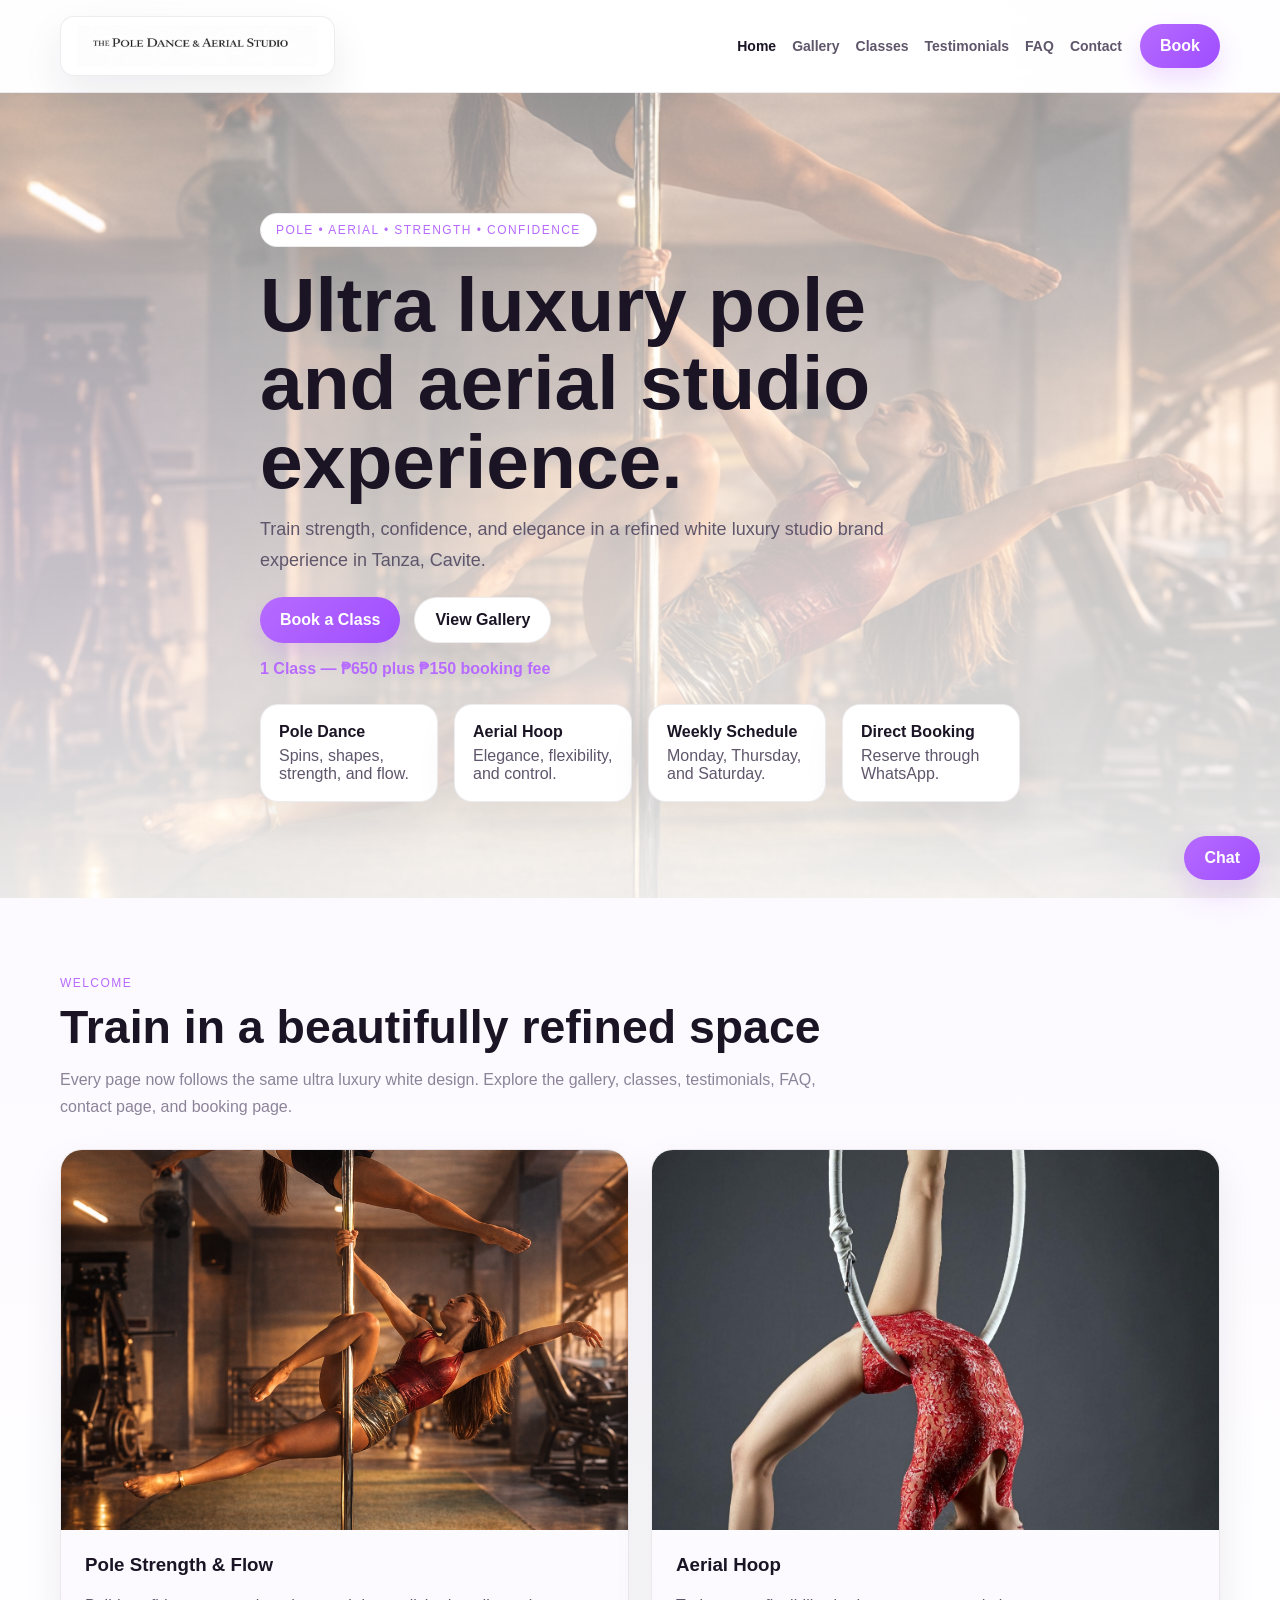
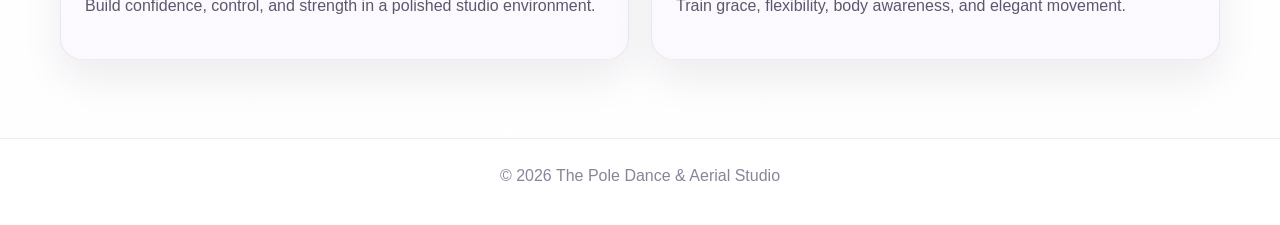
==== index.html @ 6e709028 "Update index.html" ====
<!DOCTYPE html>
<html lang="en">
<head>
  <meta charset="UTF-8" />
  <meta name="viewport" content="width=device-width, initial-scale=1.0" />
  <title>The Pole Dance & Aerial Studio</title>
  <link rel="stylesheet" href="styles.css">
</head>
<body>

<header>
  <div class="container nav">
    <div class="logo-box">
      <img src="logo.jpg" alt="The Pole Dance & Aerial Studio logo">
    </div>

    <div class="nav-right">
      <nav>
        <a href="index.html" class="active">Home</a>
        <a href="gallery.html">Gallery</a>
        <a href="classes.html">Classes</a>
        <a href="testimonials.html">Testimonials</a>
        <a href="faq.html">FAQ</a>
        <a href="contact.html">Contact</a>
      </nav>
      <a href="booking.html" class="book-btn">Book</a>
    </div>
  </div>
</header>

<section class="hero">
  <div class="container hero-inner">
    <span class="badge">Pole • Aerial • Strength • Confidence</span>
    <h1>Ultra luxury pole and aerial studio experience.</h1>
    <p>Train strength, confidence, and elegance in a refined white luxury studio brand experience in Tanza, Cavite.</p>

    <div class="hero-actions">
      <a class="btn" href="booking.html">Book a Class</a>
      <a class="btn-secondary" href="gallery.html">View Gallery</a>
    </div>

    <div class="hero-note">1 Class — ₱650 plus ₱150 booking fee</div>

    <div class="feature-grid">
      <div class="feature-pill"><strong>Pole Dance</strong>Spins, shapes, strength, and flow.</div>
      <div class="feature-pill"><strong>Aerial Hoop</strong>Elegance, flexibility, and control.</div>
      <div class="feature-pill"><strong>Weekly Schedule</strong>Monday, Thursday, and Saturday.</div>
      <div class="feature-pill"><strong>Direct Booking</strong>Reserve through WhatsApp.</div>
    </div>
  </div>
</section>

<section class="section">
  <div class="container">
    <p class="eyebrow">Welcome</p>
    <h2>Train in a beautifully refined space</h2>
    <p class="copy">Every page now follows the same ultra luxury white design. Explore the gallery, classes, testimonials, FAQ, contact page, and booking page.</p>

    <div class="grid-2">
      <div class="card">
        <img src="pole1.jpg.png" alt="Pole training">
        <div class="card-body">
          <h3>Pole Strength &amp; Flow</h3>
          <p>Build confidence, control, and strength in a polished studio environment.</p>
        </div>
      </div>

      <div class="card">
        <img src="aerial1.jpg" alt="Aerial hoop">
        <div class="card-body">
          <h3>Aerial Hoop</h3>
          <p>Train grace, flexibility, body awareness, and elegant movement.</p>
        </div>
      </div>
    </div>
  </div>
</section>

<footer>
  © 2026 The Pole Dance &amp; Aerial Studio
</footer>

<a class="whatsapp" href="https://wa.me/639063782296?text=Hi%2C%20I%E2%80%99d%20like%20to%20book%20a%20class%20at%20The%20Pole%20Dance%20%26%20Aerial%20Studio.">Chat</a>

</body>
</html>
---- styles.css ----
:root{
  --bg:#ffffff;
  --bg-soft:#faf7fd;
  --card:#ffffff;
  --card-soft:#fbf9fe;
  --text:#1a1424;
  --muted:#5f566b;
  --muted-2:#8c8399;
  --accent:#b76bff;
  --accent-2:#f2e6ff;
  --line:rgba(31,22,40,0.08);
  --shadow:0 18px 40px rgba(31,22,40,0.08);
  --shadow-strong:0 24px 50px rgba(31,22,40,0.12);
  --radius:22px;
  --max:1160px;
}

*{box-sizing:border-box}
html{scroll-behavior:smooth}
body{
  margin:0;
  font-family:Arial, Helvetica, sans-serif;
  color:var(--text);
  background:
    radial-gradient(circle at top left, rgba(183,107,255,0.08), transparent 22%),
    radial-gradient(circle at top right, rgba(242,230,255,0.9), transparent 18%),
    linear-gradient(180deg,#ffffff 0%, #fcf9ff 48%, #ffffff 100%);
}

a{color:inherit;text-decoration:none}

.container{
  width:min(var(--max), calc(100% - 32px));
  margin:0 auto;
}

header{
  position:sticky;
  top:0;
  z-index:100;
  background:rgba(255,255,255,0.88);
  border-bottom:1px solid var(--line);
  backdrop-filter:blur(14px);
}

.nav{
  display:flex;
  justify-content:space-between;
  align-items:center;
  gap:18px;
  flex-wrap:wrap;
  padding:16px 0;
}

.logo-box{
  background:#fff;
  padding:8px 16px;
  border-radius:14px;
  box-shadow:var(--shadow);
  border:1px solid var(--line);
}

.logo-box img{
  display:block;
  height:42px;
  width:auto;
}

.nav-right{
  display:flex;
  align-items:center;
  gap:18px;
  flex-wrap:wrap;
}

nav{
  display:flex;
  gap:16px;
  flex-wrap:wrap;
}

nav a{
  font-size:14px;
  font-weight:700;
  color:var(--muted);
  transition:color .2s ease;
}

nav a:hover,
nav a.active{
  color:var(--text);
}

.book-btn,
.btn,
.btn-secondary{
  display:inline-flex;
  align-items:center;
  justify-content:center;
  padding:13px 20px;
  border-radius:999px;
  font-weight:700;
  transition:transform .2s ease, box-shadow .2s ease, opacity .2s ease;
}

.book-btn,
.btn{
  background:linear-gradient(135deg,var(--accent),#9f4dff);
  color:#fff;
  box-shadow:0 12px 24px rgba(183,107,255,0.22);
}

.book-btn:hover,
.btn:hover,
.btn-secondary:hover{
  transform:translateY(-2px);
}

.btn-secondary{
  background:#fff;
  color:var(--text);
  border:1px solid var(--line);
  box-shadow:var(--shadow);
}

.hero{
  position:relative;
  overflow:hidden;
  background:
    linear-gradient(180deg, rgba(255,255,255,0.56), rgba(255,255,255,0.9)),
    url('pole1.jpg.png') center/cover no-repeat;
}

.hero::before{
  content:"";
  position:absolute;
  inset:0;
  background:radial-gradient(circle at left center, rgba(183,107,255,0.08), transparent 28%);
  pointer-events:none;
}

.hero-inner{
  position:relative;
  padding:120px 0 96px;
  max-width:760px;
}

.badge{
  display:inline-block;
  margin-bottom:18px;
  padding:9px 15px;
  border-radius:999px;
  background:#fff;
  border:1px solid var(--line);
  color:var(--accent);
  font-size:12px;
  letter-spacing:.12em;
  text-transform:uppercase;
  box-shadow:var(--shadow);
}

h1{
  margin:0 0 14px;
  font-size:clamp(2.8rem,6vw,5rem);
  line-height:1.02;
}

.hero p{
  max-width:700px;
  color:var(--muted);
  line-height:1.7;
  font-size:18px;
  margin:0 0 22px;
}

.hero-actions{
  display:flex;
  gap:14px;
  flex-wrap:wrap;
  margin-bottom:16px;
}

.hero-note{
  color:var(--accent);
  font-weight:700;
}

.section{
  padding:78px 0;
}

.banner{
  padding:82px 0 28px;
  background:linear-gradient(180deg,#ffffff,#fcf9ff);
}

.eyebrow{
  color:var(--accent);
  text-transform:uppercase;
  letter-spacing:.12em;
  font-size:12px;
  margin:0 0 10px;
}

h2{
  margin:0 0 12px;
  font-size:clamp(2rem,4vw,2.9rem);
}

h3{
  margin:0 0 10px;
}

.copy{
  color:var(--muted-2);
  line-height:1.7;
  max-width:760px;
  margin:0 0 28px;
}

.grid-2,
.grid-3,
.grid{
  display:grid;
  gap:22px;
}

.grid-2{grid-template-columns:repeat(2,minmax(0,1fr))}
.grid-3{grid-template-columns:repeat(3,minmax(0,1fr))}
.grid{grid-template-columns:1.1fr .9fr}

.card{
  background:linear-gradient(180deg,var(--card) 0%, var(--card-soft) 100%);
  border:1px solid var(--line);
  border-radius:var(--radius);
  overflow:hidden;
  box-shadow:var(--shadow);
  transition:transform .22s ease, box-shadow .22s ease;
}

.card:hover{
  transform:translateY(-4px);
  box-shadow:var(--shadow-strong);
}

.card img{
  width:100%;
  height:380px;
  object-fit:cover;
  display:block;
}

.card-body,
.text-card{
  padding:24px;
}

.card-body p,
.text-card p,
.text-card li,
.text-card label,
.copy-small{
  color:var(--muted);
  line-height:1.7;
}

.feature-grid{
  display:grid;
  grid-template-columns:repeat(4,minmax(0,1fr));
  gap:16px;
  margin-top:26px;
}

.feature-pill{
  background:#fff;
  border:1px solid var(--line);
  border-radius:18px;
  padding:18px;
  color:var(--muted);
  box-shadow:var(--shadow);
}

.feature-pill strong{
  display:block;
  margin-bottom:6px;
  color:var(--text);
}

.quote{
  font-size:17px;
  line-height:1.8;
  color:var(--text);
}

.name{
  margin-top:16px;
  color:var(--accent);
  font-weight:700;
}

details{
  background:#fff;
  border:1px solid var(--line);
  border-radius:18px;
  box-shadow:var(--shadow);
  overflow:hidden;
  margin-bottom:16px;
}

summary{
  list-style:none;
  cursor:pointer;
  padding:22px 24px;
  font-weight:700;
  position:relative;
}

summary::-webkit-details-marker{display:none}

summary::after{
  content:"+";
  position:absolute;
  right:24px;
  top:50%;
  transform:translateY(-50%);
  font-size:22px;
  color:var(--accent);
}

details[open] summary::after{
  content:"–";
}

.faq-answer{
  padding:0 24px 22px;
  color:var(--muted);
  line-height:1.7;
}

.form-group{
  margin-bottom:16px;
}

input,select,textarea{
  width:100%;
  margin-top:6px;
  padding:13px 14px;
  border-radius:12px;
  border:1px solid var(--line);
  background:#fff;
  color:var(--text);
  font:inherit;
  box-shadow:0 4px 10px rgba(0,0,0,0.02) inset;
}

textarea{
  min-height:120px;
  resize:vertical;
}

.submit-btn{
  display:inline-flex;
  align-items:center;
  justify-content:center;
  width:100%;
  padding:14px 22px;
  border:none;
  border-radius:999px;
  background:linear-gradient(135deg,var(--accent),#9f4dff);
  color:#fff;
  font-weight:700;
  cursor:pointer;
  box-shadow:0 12px 24px rgba(183,107,255,0.2);
}

.info-box{
  background:var(--bg-soft);
  border:1px solid var(--line);
  border-radius:16px;
  padding:18px;
  margin-top:16px;
}

.social-stack{
  display:flex;
  flex-direction:column;
  gap:12px;
  margin-top:14px;
}

.social-btn{
  display:flex;
  align-items:center;
  gap:10px;
  padding:13px 14px;
  border-radius:14px;
  color:#fff;
  font-weight:700;
}

.social-facebook{
  background:#1877F2;
  box-shadow:0 10px 22px rgba(24,119,242,0.14);
}

.social-instagram{
  background:linear-gradient(45deg,#f09433,#e6683c,#dc2743,#cc2366,#bc1888);
  box-shadow:0 10px 22px rgba(220,39,67,0.14);
}

.map-wrap{
  margin-top:18px;
  border-radius:18px;
  overflow:hidden;
  border:1px solid var(--line);
  box-shadow:var(--shadow);
}

.map-wrap iframe{
  width:100%;
  height:320px;
  border:0;
  display:block;
}

.price-card{
  text-align:center;
  background:linear-gradient(135deg,#ffffff,#faf7fd);
}

.price{
  font-size:28px;
  font-weight:700;
  color:var(--accent);
  margin:10px 0 14px;
}

footer{
  border-top:1px solid var(--line);
  color:var(--muted-2);
  text-align:center;
  padding:28px 20px 40px;
  background:#fff;
}

.whatsapp{
  position:fixed;
  right:20px;
  bottom:20px;
  z-index:60;
  padding:13px 20px;
  border-radius:999px;
  background:linear-gradient(135deg,var(--accent),#9f4dff);
  color:#fff;
  font-weight:700;
  box-shadow:0 14px 28px rgba(183,107,255,0.22);
}

@media (max-width:900px){
  .grid-2,.grid-3,.grid,.feature-grid{
    grid-template-columns:1fr;
  }
}
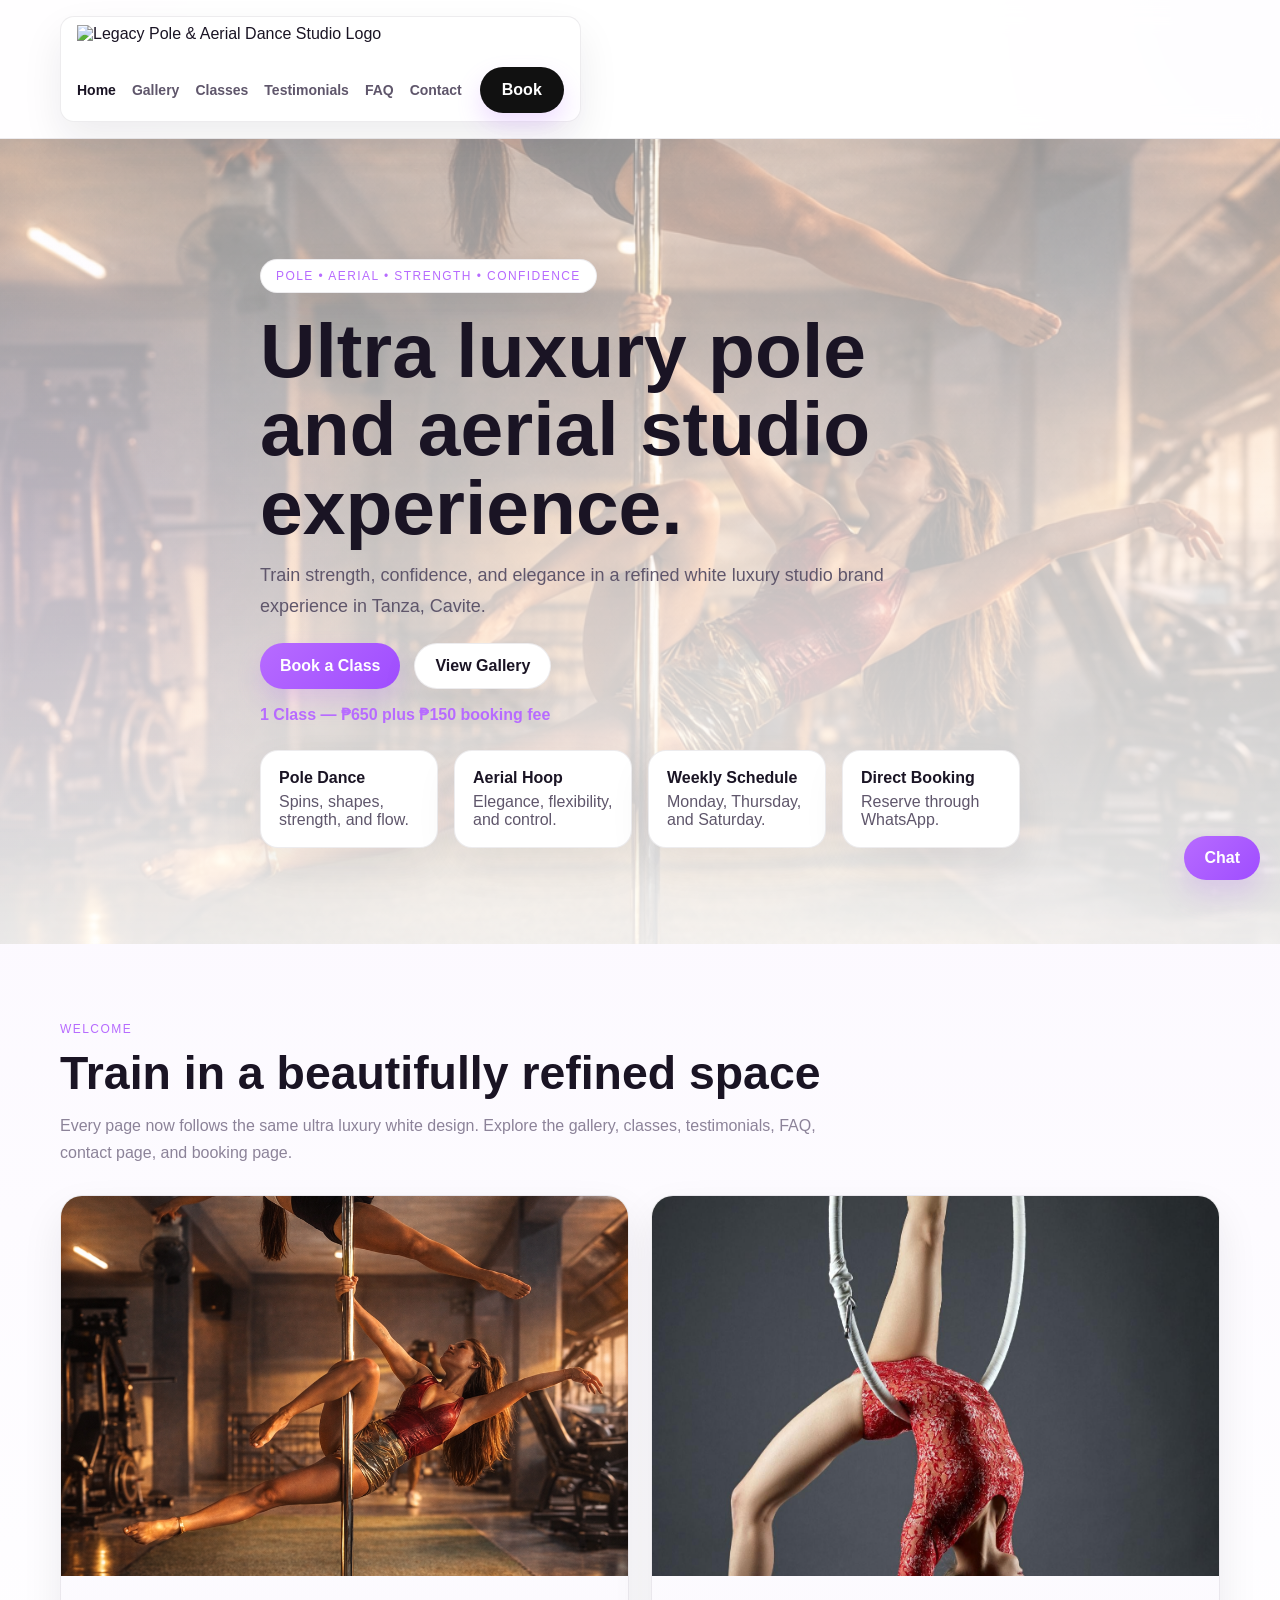
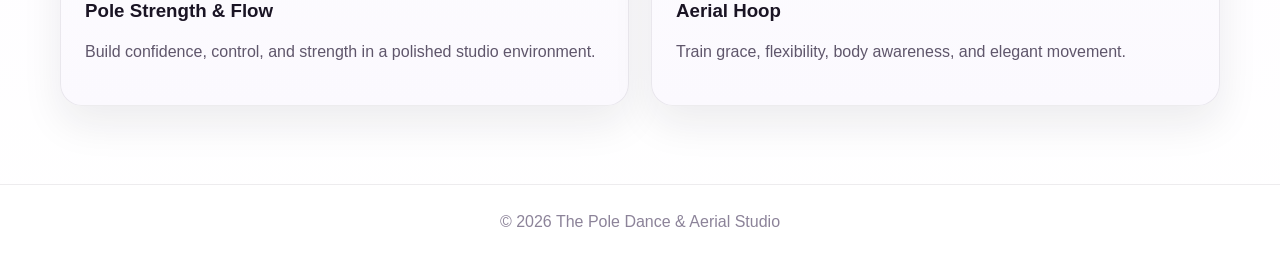
==== commit 2a1e3889: "Update index.html" ====
--- a/index.html
+++ b/index.html
@@ -11,8 +11,9 @@
 <header>
   <div class="container nav">
     <div class="logo-box">
-      <img src="logo.jpg" alt="The Pole Dance & Aerial Studio logo">
-    </div>
+      <a href="/" class="logo">
+  <img src="logo.png" alt="Legacy Pole & Aerial Dance Studio Logo" class="logo-img">
+</a>
 
     <div class="nav-right">
       <nav>
--- a/styles.css
+++ b/styles.css
@@ -461,3 +461,63 @@
     grid-template-columns:1fr;
   }
 }
+.booking-section {
+  max-width: 760px;
+  margin: 60px auto;
+  padding: 30px;
+  text-align: center;
+}
+
+.booking-form {
+  display: flex;
+  flex-direction: column;
+  gap: 15px;
+  text-align: left;
+  background: #fff;
+  padding: 30px;
+  border-radius: 18px;
+  box-shadow: 0 10px 30px rgba(0,0,0,0.08);
+}
+
+.booking-form input,
+.booking-form select {
+  padding: 14px;
+  border: 1px solid #ddd;
+  border-radius: 10px;
+  font-size: 16px;
+}
+
+.payment-box {
+  background: #faf7f0;
+  padding: 20px;
+  border-radius: 14px;
+  border: 1px solid #e6d8b8;
+}
+
+.note {
+  font-size: 14px;
+  color: #777;
+}
+
+.book-btn {
+  background: #111;
+  color: white;
+  padding: 14px 22px;
+  border: none;
+  border-radius: 999px;
+  text-align: center;
+  text-decoration: none;
+  font-size: 16px;
+  cursor: pointer;
+}
+
+.confirmation {
+  margin-top: 25px;
+  padding: 25px;
+  background: #f6f1e7;
+  border-radius: 15px;
+}
+
+.hidden {
+  display: none;
+}
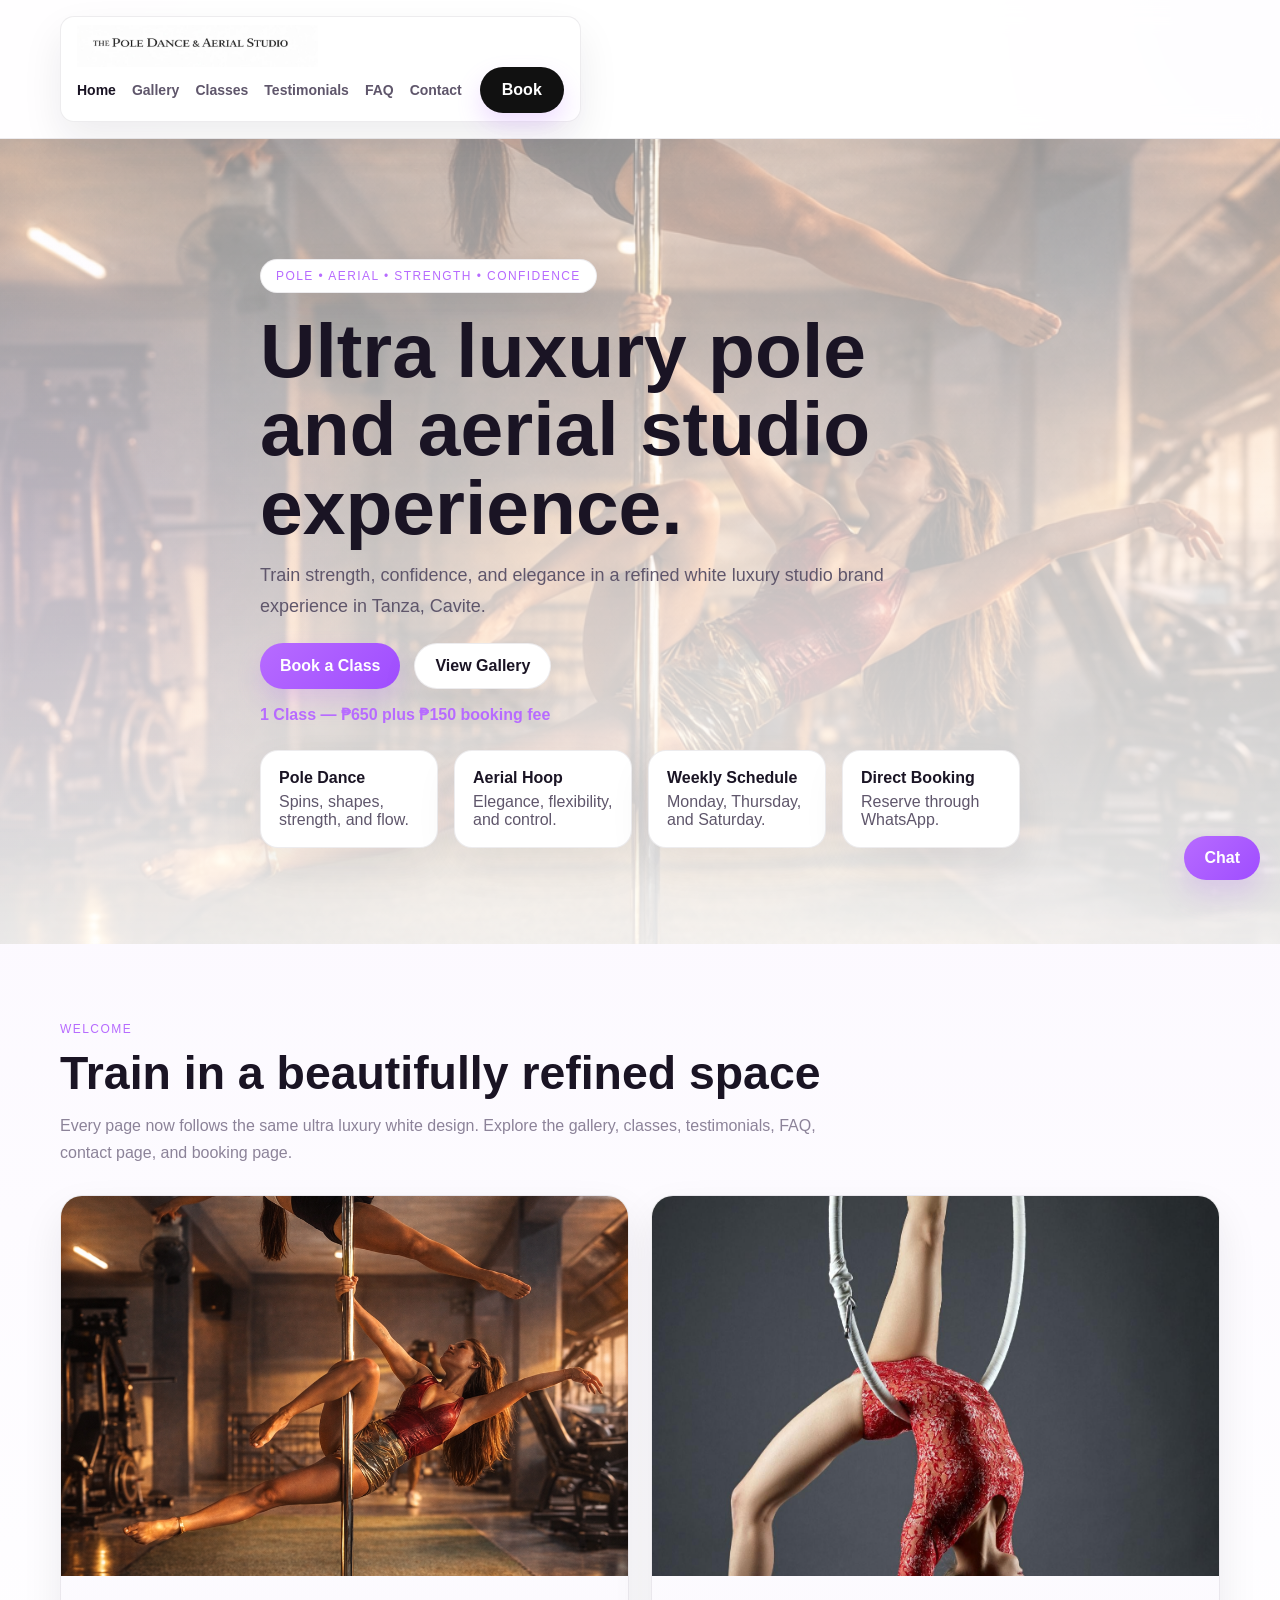
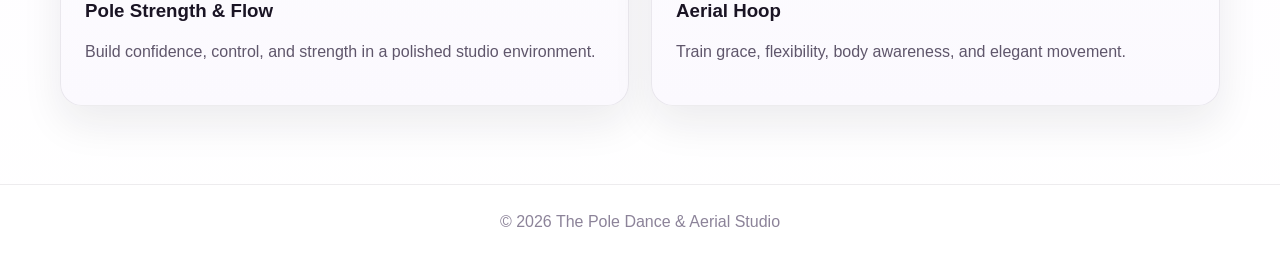
==== commit 0d6a805a: "Update index.html" ====
--- a/index.html
+++ b/index.html
@@ -3,7 +3,7 @@
 <head>
   <meta charset="UTF-8" />
   <meta name="viewport" content="width=device-width, initial-scale=1.0" />
-  <title>The Pole Dance & Aerial Studio</title>
+  <title>Legacy Pole & Aerial Dance Studio</title>
   <link rel="stylesheet" href="styles.css">
 </head>
 <body>
@@ -12,7 +12,7 @@
   <div class="container nav">
     <div class="logo-box">
       <a href="/" class="logo">
-  <img src="logo.png" alt="Legacy Pole & Aerial Dance Studio Logo" class="logo-img">
+  <img src="logo.jpg" alt="Legacy Pole & Aerial Dance Studio Logo" class="logo-img">
 </a>
 
     <div class="nav-right">
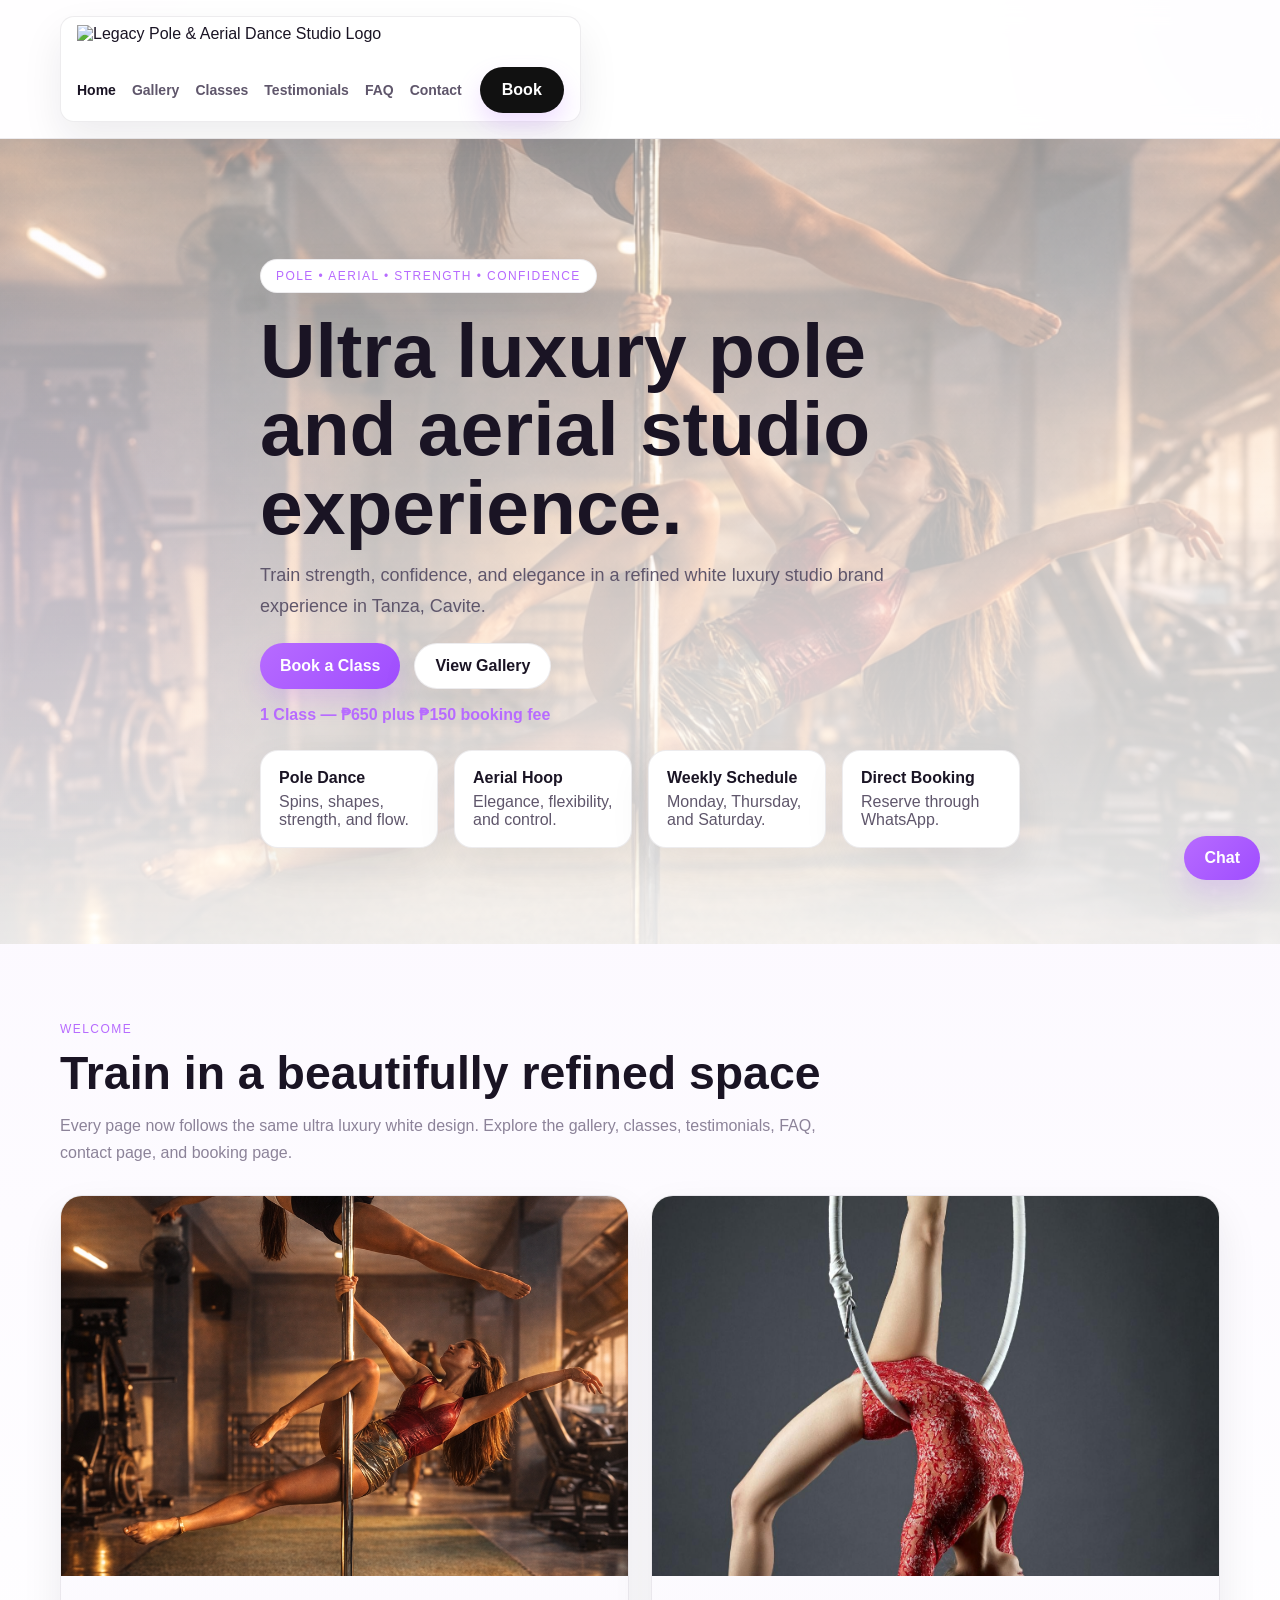
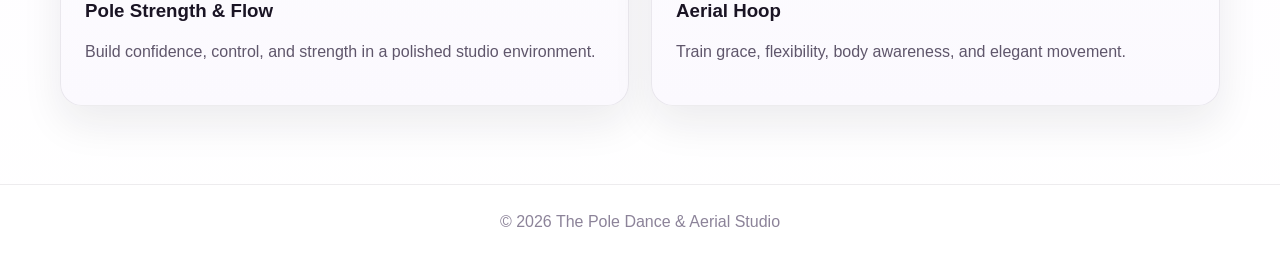
==== commit 893e9923: "Update index.html" ====
--- a/index.html
+++ b/index.html
@@ -1,6 +1,7 @@
 <!DOCTYPE html>
 <html lang="en">
 <head>
+  <link rel="icon" type="image/png" href="favicon.png">
   <meta charset="UTF-8" />
   <meta name="viewport" content="width=device-width, initial-scale=1.0" />
   <title>Legacy Pole & Aerial Dance Studio</title>
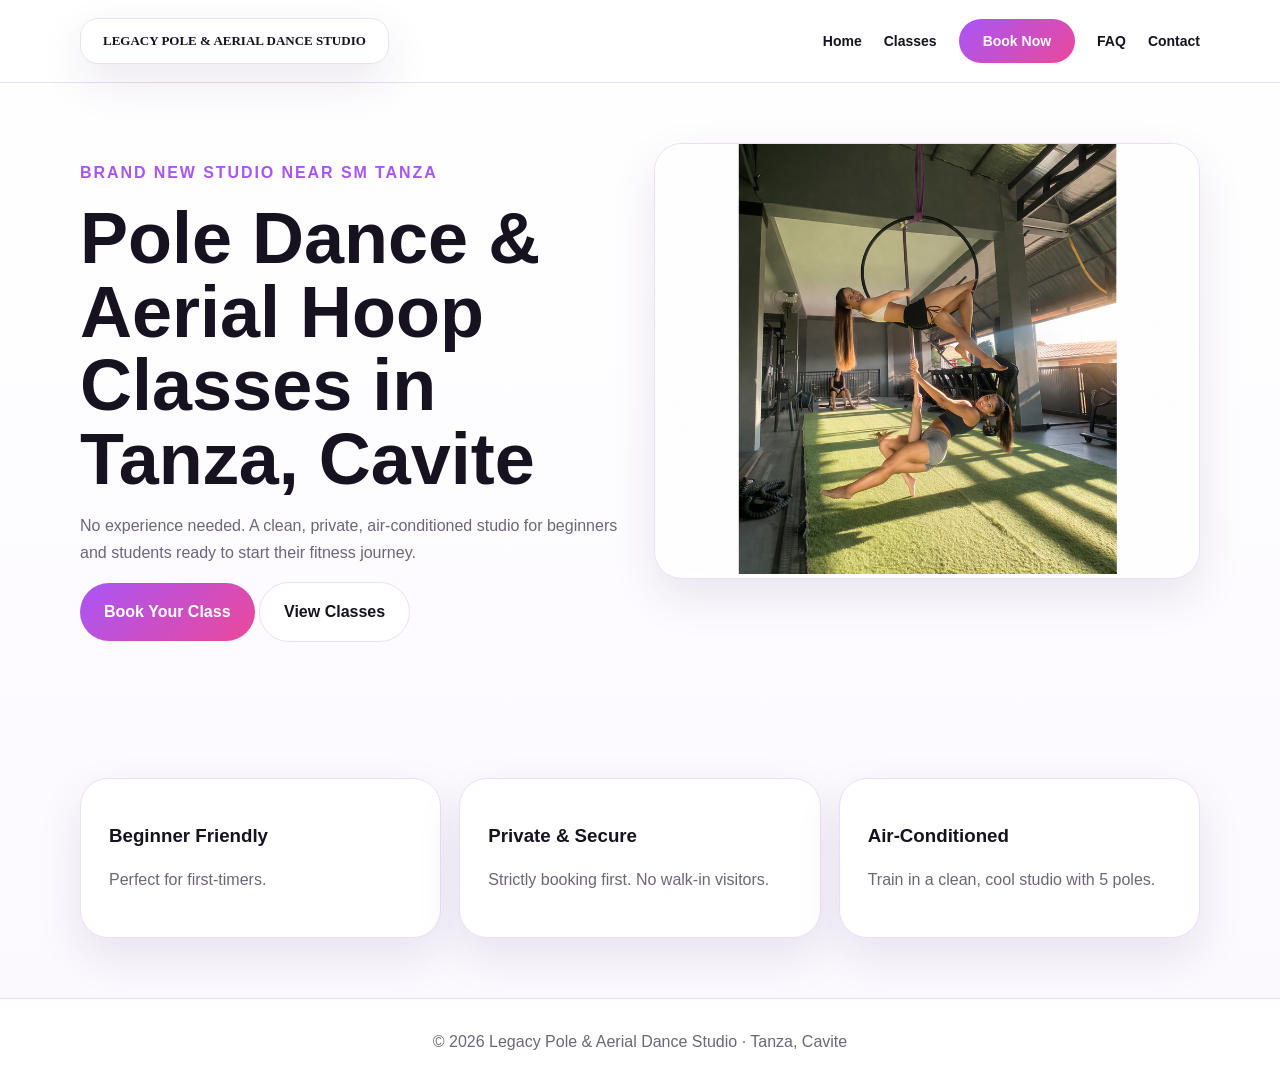
==== commit 65532123: "Add files via upload" ====
--- a/index.html
+++ b/index.html
@@ -1,88 +1 @@
-<!DOCTYPE html>
-<html lang="en">
-<head>
-  <link rel="icon" type="image/png" href="favicon.png">
-  <meta charset="UTF-8" />
-  <meta name="viewport" content="width=device-width, initial-scale=1.0" />
-  <title>Legacy Pole & Aerial Dance Studio</title>
-  <link rel="stylesheet" href="styles.css">
-</head>
-<body>
-
-<header>
-  <div class="container nav">
-    <div class="logo-box">
-      <a href="/" class="logo">
-  <img src="logo.jpg" alt="Legacy Pole & Aerial Dance Studio Logo" class="logo-img">
-</a>
-
-    <div class="nav-right">
-      <nav>
-        <a href="index.html" class="active">Home</a>
-        <a href="gallery.html">Gallery</a>
-        <a href="classes.html">Classes</a>
-        <a href="testimonials.html">Testimonials</a>
-        <a href="faq.html">FAQ</a>
-        <a href="contact.html">Contact</a>
-      </nav>
-      <a href="booking.html" class="book-btn">Book</a>
-    </div>
-  </div>
-</header>
-
-<section class="hero">
-  <div class="container hero-inner">
-    <span class="badge">Pole • Aerial • Strength • Confidence</span>
-    <h1>Ultra luxury pole and aerial studio experience.</h1>
-    <p>Train strength, confidence, and elegance in a refined white luxury studio brand experience in Tanza, Cavite.</p>
-
-    <div class="hero-actions">
-      <a class="btn" href="booking.html">Book a Class</a>
-      <a class="btn-secondary" href="gallery.html">View Gallery</a>
-    </div>
-
-    <div class="hero-note">1 Class — ₱650 plus ₱150 booking fee</div>
-
-    <div class="feature-grid">
-      <div class="feature-pill"><strong>Pole Dance</strong>Spins, shapes, strength, and flow.</div>
-      <div class="feature-pill"><strong>Aerial Hoop</strong>Elegance, flexibility, and control.</div>
-      <div class="feature-pill"><strong>Weekly Schedule</strong>Monday, Thursday, and Saturday.</div>
-      <div class="feature-pill"><strong>Direct Booking</strong>Reserve through WhatsApp.</div>
-    </div>
-  </div>
-</section>
-
-<section class="section">
-  <div class="container">
-    <p class="eyebrow">Welcome</p>
-    <h2>Train in a beautifully refined space</h2>
-    <p class="copy">Every page now follows the same ultra luxury white design. Explore the gallery, classes, testimonials, FAQ, contact page, and booking page.</p>
-
-    <div class="grid-2">
-      <div class="card">
-        <img src="pole1.jpg.png" alt="Pole training">
-        <div class="card-body">
-          <h3>Pole Strength &amp; Flow</h3>
-          <p>Build confidence, control, and strength in a polished studio environment.</p>
-        </div>
-      </div>
-
-      <div class="card">
-        <img src="aerial1.jpg" alt="Aerial hoop">
-        <div class="card-body">
-          <h3>Aerial Hoop</h3>
-          <p>Train grace, flexibility, body awareness, and elegant movement.</p>
-        </div>
-      </div>
-    </div>
-  </div>
-</section>
-
-<footer>
-  © 2026 The Pole Dance &amp; Aerial Studio
-</footer>
-
-<a class="whatsapp" href="https://wa.me/639063782296?text=Hi%2C%20I%E2%80%99d%20like%20to%20book%20a%20class%20at%20The%20Pole%20Dance%20%26%20Aerial%20Studio.">Chat</a>
-
-</body>
-</html>
+<!doctype html><html lang="en"><head><meta charset="UTF-8"><meta name="viewport" content="width=device-width,initial-scale=1.0"><title>Legacy Pole & Aerial Dance Studio | Pole Dance Classes in Tanza Cavite</title><meta name="description" content="Beginner-friendly pole dance and aerial hoop classes in Tanza, Cavite. Private, secure, air-conditioned studio with online booking."><meta name="robots" content="index, follow"><link rel="canonical" href="https://arnseyy78-stack.github.io/pole-studio-site/"><meta property="og:title" content="Legacy Pole & Aerial Dance Studio | Pole Dance Classes in Tanza Cavite"><meta property="og:description" content="Beginner-friendly pole dance and aerial hoop classes in Tanza, Cavite. Private, secure, air-conditioned studio with online booking."><meta property="og:type" content="website"><meta property="og:image" content="https://arnseyy78-stack.github.io/pole-studio-site/studio1.jpg.png"><link rel="stylesheet" href="styles.css"></head><body><header class="site-header"><div class="container nav"><a class="logo-card" href="index.html">LEGACY POLE & AERIAL DANCE STUDIO</a><nav class="nav-links"><a href="index.html">Home</a><a href="classes.html">Classes</a><a href="booking.html" class="book-pill">Book Now</a><a href="faq.html">FAQ</a><a href="contact.html">Contact</a></nav></div></header><main><section class="hero"><div class="container hero-grid"><div><p class="eyebrow">Brand new studio near SM Tanza</p><h1>Pole Dance & Aerial Hoop Classes in Tanza, Cavite</h1><p>No experience needed. A clean, private, air-conditioned studio for beginners and students ready to start their fitness journey.</p><p><a class="btn btn-primary" href="booking.html">Book Your Class</a> <a class="btn btn-light" href="classes.html">View Classes</a></p></div><div class="hero-card"><img src="studio1.jpg.png" alt="Legacy Pole and Aerial Dance Studio in Tanza Cavite"></div></div></section><section class="section"><div class="container grid-3"><div class="card"><h3>Beginner Friendly</h3><p>Perfect for first-timers.</p></div><div class="card"><h3>Private & Secure</h3><p>Strictly booking first. No walk-in visitors.</p></div><div class="card"><h3>Air-Conditioned</h3><p>Train in a clean, cool studio with 5 poles.</p></div></div></section></main><footer class="footer"><div class="container">© 2026 Legacy Pole & Aerial Dance Studio · Tanza, Cavite</div></footer></body></html>
--- a/styles.css
+++ b/styles.css
@@ -1,523 +1,17 @@
-:root{
-  --bg:#ffffff;
-  --bg-soft:#faf7fd;
-  --card:#ffffff;
-  --card-soft:#fbf9fe;
-  --text:#1a1424;
-  --muted:#5f566b;
-  --muted-2:#8c8399;
-  --accent:#b76bff;
-  --accent-2:#f2e6ff;
-  --line:rgba(31,22,40,0.08);
-  --shadow:0 18px 40px rgba(31,22,40,0.08);
-  --shadow-strong:0 24px 50px rgba(31,22,40,0.12);
-  --radius:22px;
-  --max:1160px;
-}
 
-*{box-sizing:border-box}
-html{scroll-behavior:smooth}
-body{
-  margin:0;
-  font-family:Arial, Helvetica, sans-serif;
-  color:var(--text);
-  background:
-    radial-gradient(circle at top left, rgba(183,107,255,0.08), transparent 22%),
-    radial-gradient(circle at top right, rgba(242,230,255,0.9), transparent 18%),
-    linear-gradient(180deg,#ffffff 0%, #fcf9ff 48%, #ffffff 100%);
-}
-
-a{color:inherit;text-decoration:none}
-
-.container{
-  width:min(var(--max), calc(100% - 32px));
-  margin:0 auto;
-}
-
-header{
-  position:sticky;
-  top:0;
-  z-index:100;
-  background:rgba(255,255,255,0.88);
-  border-bottom:1px solid var(--line);
-  backdrop-filter:blur(14px);
-}
-
-.nav{
-  display:flex;
-  justify-content:space-between;
-  align-items:center;
-  gap:18px;
-  flex-wrap:wrap;
-  padding:16px 0;
-}
-
-.logo-box{
-  background:#fff;
-  padding:8px 16px;
-  border-radius:14px;
-  box-shadow:var(--shadow);
-  border:1px solid var(--line);
-}
-
-.logo-box img{
-  display:block;
-  height:42px;
-  width:auto;
-}
-
-.nav-right{
-  display:flex;
-  align-items:center;
-  gap:18px;
-  flex-wrap:wrap;
-}
-
-nav{
-  display:flex;
-  gap:16px;
-  flex-wrap:wrap;
-}
-
-nav a{
-  font-size:14px;
-  font-weight:700;
-  color:var(--muted);
-  transition:color .2s ease;
-}
-
-nav a:hover,
-nav a.active{
-  color:var(--text);
-}
-
-.book-btn,
-.btn,
-.btn-secondary{
-  display:inline-flex;
-  align-items:center;
-  justify-content:center;
-  padding:13px 20px;
-  border-radius:999px;
-  font-weight:700;
-  transition:transform .2s ease, box-shadow .2s ease, opacity .2s ease;
-}
-
-.book-btn,
-.btn{
-  background:linear-gradient(135deg,var(--accent),#9f4dff);
-  color:#fff;
-  box-shadow:0 12px 24px rgba(183,107,255,0.22);
-}
-
-.book-btn:hover,
-.btn:hover,
-.btn-secondary:hover{
-  transform:translateY(-2px);
-}
-
-.btn-secondary{
-  background:#fff;
-  color:var(--text);
-  border:1px solid var(--line);
-  box-shadow:var(--shadow);
-}
-
-.hero{
-  position:relative;
-  overflow:hidden;
-  background:
-    linear-gradient(180deg, rgba(255,255,255,0.56), rgba(255,255,255,0.9)),
-    url('pole1.jpg.png') center/cover no-repeat;
-}
-
-.hero::before{
-  content:"";
-  position:absolute;
-  inset:0;
-  background:radial-gradient(circle at left center, rgba(183,107,255,0.08), transparent 28%);
-  pointer-events:none;
-}
-
-.hero-inner{
-  position:relative;
-  padding:120px 0 96px;
-  max-width:760px;
-}
-
-.badge{
-  display:inline-block;
-  margin-bottom:18px;
-  padding:9px 15px;
-  border-radius:999px;
-  background:#fff;
-  border:1px solid var(--line);
-  color:var(--accent);
-  font-size:12px;
-  letter-spacing:.12em;
-  text-transform:uppercase;
-  box-shadow:var(--shadow);
-}
-
-h1{
-  margin:0 0 14px;
-  font-size:clamp(2.8rem,6vw,5rem);
-  line-height:1.02;
-}
-
-.hero p{
-  max-width:700px;
-  color:var(--muted);
-  line-height:1.7;
-  font-size:18px;
-  margin:0 0 22px;
-}
-
-.hero-actions{
-  display:flex;
-  gap:14px;
-  flex-wrap:wrap;
-  margin-bottom:16px;
-}
-
-.hero-note{
-  color:var(--accent);
-  font-weight:700;
-}
-
-.section{
-  padding:78px 0;
-}
-
-.banner{
-  padding:82px 0 28px;
-  background:linear-gradient(180deg,#ffffff,#fcf9ff);
-}
-
-.eyebrow{
-  color:var(--accent);
-  text-transform:uppercase;
-  letter-spacing:.12em;
-  font-size:12px;
-  margin:0 0 10px;
-}
-
-h2{
-  margin:0 0 12px;
-  font-size:clamp(2rem,4vw,2.9rem);
-}
-
-h3{
-  margin:0 0 10px;
-}
-
-.copy{
-  color:var(--muted-2);
-  line-height:1.7;
-  max-width:760px;
-  margin:0 0 28px;
-}
-
-.grid-2,
-.grid-3,
-.grid{
-  display:grid;
-  gap:22px;
-}
-
-.grid-2{grid-template-columns:repeat(2,minmax(0,1fr))}
-.grid-3{grid-template-columns:repeat(3,minmax(0,1fr))}
-.grid{grid-template-columns:1.1fr .9fr}
-
-.card{
-  background:linear-gradient(180deg,var(--card) 0%, var(--card-soft) 100%);
-  border:1px solid var(--line);
-  border-radius:var(--radius);
-  overflow:hidden;
-  box-shadow:var(--shadow);
-  transition:transform .22s ease, box-shadow .22s ease;
-}
-
-.card:hover{
-  transform:translateY(-4px);
-  box-shadow:var(--shadow-strong);
-}
-
-.card img{
-  width:100%;
-  height:380px;
-  object-fit:cover;
-  display:block;
-}
-
-.card-body,
-.text-card{
-  padding:24px;
-}
-
-.card-body p,
-.text-card p,
-.text-card li,
-.text-card label,
-.copy-small{
-  color:var(--muted);
-  line-height:1.7;
-}
-
-.feature-grid{
-  display:grid;
-  grid-template-columns:repeat(4,minmax(0,1fr));
-  gap:16px;
-  margin-top:26px;
-}
-
-.feature-pill{
-  background:#fff;
-  border:1px solid var(--line);
-  border-radius:18px;
-  padding:18px;
-  color:var(--muted);
-  box-shadow:var(--shadow);
-}
-
-.feature-pill strong{
-  display:block;
-  margin-bottom:6px;
-  color:var(--text);
-}
-
-.quote{
-  font-size:17px;
-  line-height:1.8;
-  color:var(--text);
-}
-
-.name{
-  margin-top:16px;
-  color:var(--accent);
-  font-weight:700;
-}
-
-details{
-  background:#fff;
-  border:1px solid var(--line);
-  border-radius:18px;
-  box-shadow:var(--shadow);
-  overflow:hidden;
-  margin-bottom:16px;
-}
-
-summary{
-  list-style:none;
-  cursor:pointer;
-  padding:22px 24px;
-  font-weight:700;
-  position:relative;
-}
-
-summary::-webkit-details-marker{display:none}
-
-summary::after{
-  content:"+";
-  position:absolute;
-  right:24px;
-  top:50%;
-  transform:translateY(-50%);
-  font-size:22px;
-  color:var(--accent);
-}
-
-details[open] summary::after{
-  content:"–";
-}
-
-.faq-answer{
-  padding:0 24px 22px;
-  color:var(--muted);
-  line-height:1.7;
-}
-
-.form-group{
-  margin-bottom:16px;
-}
-
-input,select,textarea{
-  width:100%;
-  margin-top:6px;
-  padding:13px 14px;
-  border-radius:12px;
-  border:1px solid var(--line);
-  background:#fff;
-  color:var(--text);
-  font:inherit;
-  box-shadow:0 4px 10px rgba(0,0,0,0.02) inset;
-}
-
-textarea{
-  min-height:120px;
-  resize:vertical;
-}
-
-.submit-btn{
-  display:inline-flex;
-  align-items:center;
-  justify-content:center;
-  width:100%;
-  padding:14px 22px;
-  border:none;
-  border-radius:999px;
-  background:linear-gradient(135deg,var(--accent),#9f4dff);
-  color:#fff;
-  font-weight:700;
-  cursor:pointer;
-  box-shadow:0 12px 24px rgba(183,107,255,0.2);
-}
-
-.info-box{
-  background:var(--bg-soft);
-  border:1px solid var(--line);
-  border-radius:16px;
-  padding:18px;
-  margin-top:16px;
-}
-
-.social-stack{
-  display:flex;
-  flex-direction:column;
-  gap:12px;
-  margin-top:14px;
-}
-
-.social-btn{
-  display:flex;
-  align-items:center;
-  gap:10px;
-  padding:13px 14px;
-  border-radius:14px;
-  color:#fff;
-  font-weight:700;
-}
-
-.social-facebook{
-  background:#1877F2;
-  box-shadow:0 10px 22px rgba(24,119,242,0.14);
-}
-
-.social-instagram{
-  background:linear-gradient(45deg,#f09433,#e6683c,#dc2743,#cc2366,#bc1888);
-  box-shadow:0 10px 22px rgba(220,39,67,0.14);
-}
-
-.map-wrap{
-  margin-top:18px;
-  border-radius:18px;
-  overflow:hidden;
-  border:1px solid var(--line);
-  box-shadow:var(--shadow);
-}
-
-.map-wrap iframe{
-  width:100%;
-  height:320px;
-  border:0;
-  display:block;
-}
-
-.price-card{
-  text-align:center;
-  background:linear-gradient(135deg,#ffffff,#faf7fd);
-}
-
-.price{
-  font-size:28px;
-  font-weight:700;
-  color:var(--accent);
-  margin:10px 0 14px;
-}
-
-footer{
-  border-top:1px solid var(--line);
-  color:var(--muted-2);
-  text-align:center;
-  padding:28px 20px 40px;
-  background:#fff;
-}
-
-.whatsapp{
-  position:fixed;
-  right:20px;
-  bottom:20px;
-  z-index:60;
-  padding:13px 20px;
-  border-radius:999px;
-  background:linear-gradient(135deg,var(--accent),#9f4dff);
-  color:#fff;
-  font-weight:700;
-  box-shadow:0 14px 28px rgba(183,107,255,0.22);
-}
-
-@media (max-width:900px){
-  .grid-2,.grid-3,.grid,.feature-grid{
-    grid-template-columns:1fr;
-  }
-}
-.booking-section {
-  max-width: 760px;
-  margin: 60px auto;
-  padding: 30px;
-  text-align: center;
-}
-
-.booking-form {
-  display: flex;
-  flex-direction: column;
-  gap: 15px;
-  text-align: left;
-  background: #fff;
-  padding: 30px;
-  border-radius: 18px;
-  box-shadow: 0 10px 30px rgba(0,0,0,0.08);
-}
-
-.booking-form input,
-.booking-form select {
-  padding: 14px;
-  border: 1px solid #ddd;
-  border-radius: 10px;
-  font-size: 16px;
-}
-
-.payment-box {
-  background: #faf7f0;
-  padding: 20px;
-  border-radius: 14px;
-  border: 1px solid #e6d8b8;
-}
-
-.note {
-  font-size: 14px;
-  color: #777;
-}
-
-.book-btn {
-  background: #111;
-  color: white;
-  padding: 14px 22px;
-  border: none;
-  border-radius: 999px;
-  text-align: center;
-  text-decoration: none;
-  font-size: 16px;
-  cursor: pointer;
-}
-
-.confirmation {
-  margin-top: 25px;
-  padding: 25px;
-  background: #f6f1e7;
-  border-radius: 15px;
-}
-
-.hidden {
-  display: none;
-}
+:root{--bg:#fbf8ff;--card:#fff;--ink:#161220;--muted:#6f6478;--accent:#a855f7;--accent2:#ec4899;--line:#eadff5;--shadow:0 18px 45px rgba(58,31,86,.10)}
+*{box-sizing:border-box}body{margin:0;font-family:Arial,Helvetica,sans-serif;color:var(--ink);background:linear-gradient(180deg,#fff,var(--bg))}
+a{text-decoration:none;color:inherit}.container{width:min(1120px,92%);margin:auto}.site-header{position:sticky;top:0;z-index:10;background:rgba(255,255,255,.94);border-bottom:1px solid var(--line)}
+.nav{display:flex;align-items:center;justify-content:space-between;min-height:82px;gap:20px}.logo-card{background:#fff;border:1px solid var(--line);border-radius:18px;padding:14px 22px;box-shadow:var(--shadow);font-family:Georgia,serif;font-weight:700;font-size:13px}
+.nav-links{display:flex;align-items:center;gap:22px;font-weight:700;font-size:14px}.book-pill,.btn-primary{color:#fff;background:linear-gradient(135deg,var(--accent),var(--accent2))}
+.book-pill{padding:14px 24px;border-radius:999px}.hero,.section,.booking-wrap{padding:60px 0}.hero-grid,.booking-grid,.grid-2{display:grid;grid-template-columns:1fr 1fr;gap:28px;align-items:start}
+.grid-3{display:grid;grid-template-columns:repeat(3,1fr);gap:18px}.eyebrow{color:var(--accent);font-weight:800;letter-spacing:.12em;text-transform:uppercase}
+h1{font-size:clamp(42px,6vw,72px);line-height:1.02;margin:12px 0}h2{font-size:clamp(28px,4vw,42px);margin:0 0 14px}p{line-height:1.7;color:var(--muted)}
+.card,.panel,.hero-card{background:var(--card);border:1px solid var(--line);border-radius:28px;box-shadow:var(--shadow);overflow:hidden}.card,.panel{padding:28px}.hero-card img{height:430px;width:100%;object-fit:cover}
+.btn{border:0;border-radius:999px;padding:15px 24px;font-weight:800;cursor:pointer;display:inline-flex;align-items:center;justify-content:center}.btn-light{background:#fff;border:1px solid var(--line);color:var(--ink)}
+.price{font-size:32px;font-weight:900;color:var(--accent)}.footer{border-top:1px solid var(--line);text-align:center;padding:34px 0;color:var(--muted);background:#fff}
+.progress{display:grid;grid-template-columns:repeat(5,1fr);gap:8px;margin:26px 0}.step-dot{background:#fff;border:1px solid var(--line);border-radius:999px;padding:10px;text-align:center;font-size:12px;font-weight:800;color:var(--muted)}.step-dot.active{background:linear-gradient(135deg,var(--accent),var(--accent2));color:#fff}
+.booking-form{display:grid;gap:14px}label{font-weight:800;font-size:14px}input,select,textarea{width:100%;padding:14px;border:1px solid var(--line);border-radius:14px;font-size:16px;background:#fff;color:var(--ink)}textarea{min-height:95px}.form-row{display:grid;grid-template-columns:1fr 1fr;gap:14px}
+.waiver-frame{width:100%;height:360px;border:1px solid var(--line);border-radius:16px;background:#fff}.checkline{display:flex;gap:10px;align-items:flex-start;font-weight:700;color:var(--ink)}.checkline input{width:auto;margin-top:4px}
+.notice,.payment-box{border-radius:18px;padding:18px}.notice{background:#fff7ed;border:1px solid #fed7aa}.payment-box{background:#faf5ff;border:1px solid var(--line)}.hidden{display:none}.confirmation{background:#ecfdf5;border:1px solid #a7f3d0;border-radius:18px;padding:18px;margin-top:16px}
+@media(max-width:850px){.nav{flex-direction:column;padding:14px 0}.nav-links{flex-wrap:wrap;justify-content:center;gap:14px}.hero-grid,.grid-2,.grid-3,.booking-grid{grid-template-columns:1fr}.progress{grid-template-columns:1fr 1fr}.form-row{grid-template-columns:1fr}.hero-card img{height:300px}}
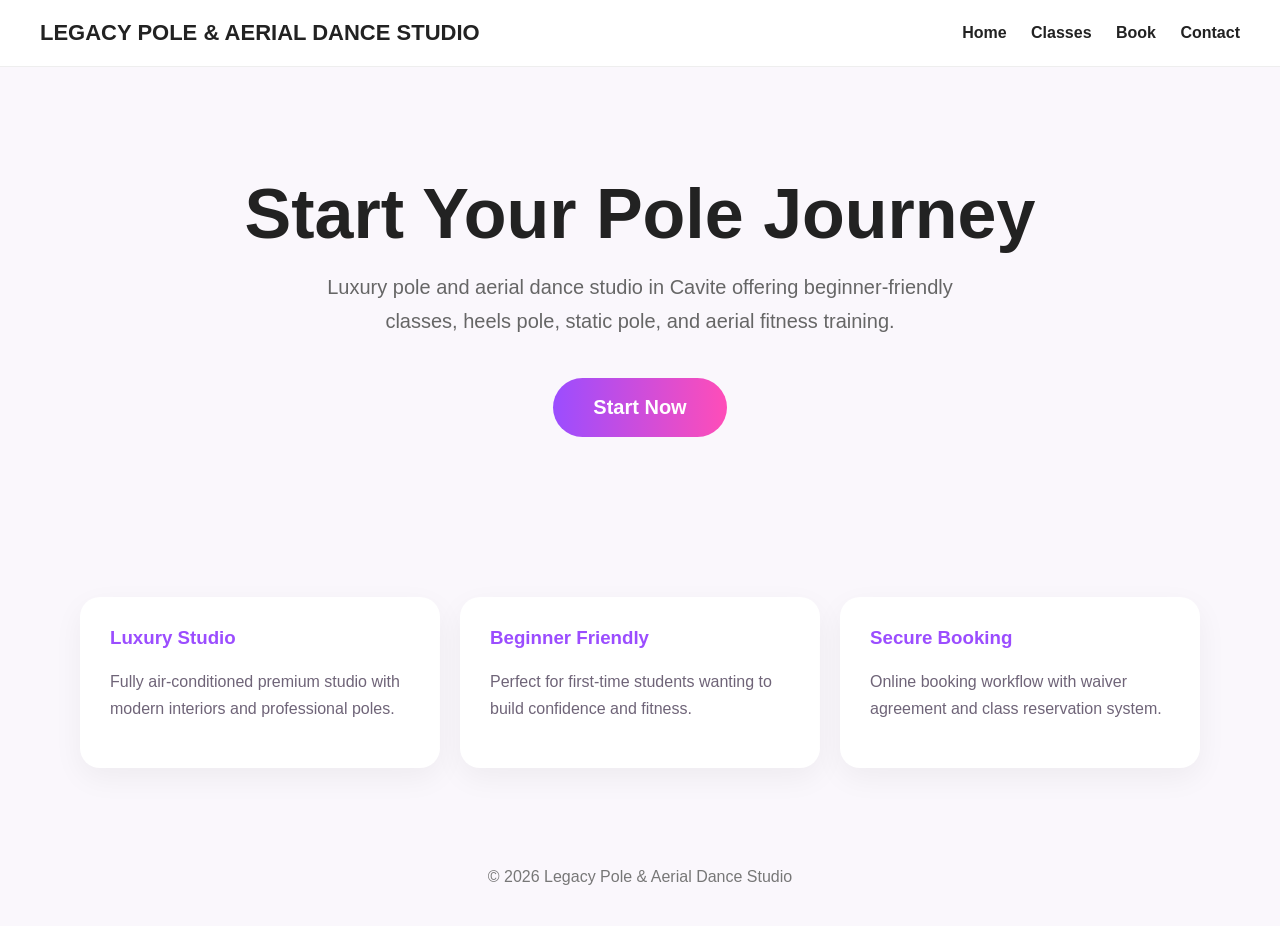
==== commit ee5ffc23: "Update index.html" ====
--- a/index.html
+++ b/index.html
@@ -1 +1,192 @@
-<!doctype html><html lang="en"><head><meta charset="UTF-8"><meta name="viewport" content="width=device-width,initial-scale=1.0"><title>Legacy Pole & Aerial Dance Studio | Pole Dance Classes in Tanza Cavite</title><meta name="description" content="Beginner-friendly pole dance and aerial hoop classes in Tanza, Cavite. Private, secure, air-conditioned studio with online booking."><meta name="robots" content="index, follow"><link rel="canonical" href="https://arnseyy78-stack.github.io/pole-studio-site/"><meta property="og:title" content="Legacy Pole & Aerial Dance Studio | Pole Dance Classes in Tanza Cavite"><meta property="og:description" content="Beginner-friendly pole dance and aerial hoop classes in Tanza, Cavite. Private, secure, air-conditioned studio with online booking."><meta property="og:type" content="website"><meta property="og:image" content="https://arnseyy78-stack.github.io/pole-studio-site/studio1.jpg.png"><link rel="stylesheet" href="styles.css"></head><body><header class="site-header"><div class="container nav"><a class="logo-card" href="index.html">LEGACY POLE & AERIAL DANCE STUDIO</a><nav class="nav-links"><a href="index.html">Home</a><a href="classes.html">Classes</a><a href="booking.html" class="book-pill">Book Now</a><a href="faq.html">FAQ</a><a href="contact.html">Contact</a></nav></div></header><main><section class="hero"><div class="container hero-grid"><div><p class="eyebrow">Brand new studio near SM Tanza</p><h1>Pole Dance & Aerial Hoop Classes in Tanza, Cavite</h1><p>No experience needed. A clean, private, air-conditioned studio for beginners and students ready to start their fitness journey.</p><p><a class="btn btn-primary" href="booking.html">Book Your Class</a> <a class="btn btn-light" href="classes.html">View Classes</a></p></div><div class="hero-card"><img src="studio1.jpg.png" alt="Legacy Pole and Aerial Dance Studio in Tanza Cavite"></div></div></section><section class="section"><div class="container grid-3"><div class="card"><h3>Beginner Friendly</h3><p>Perfect for first-timers.</p></div><div class="card"><h3>Private & Secure</h3><p>Strictly booking first. No walk-in visitors.</p></div><div class="card"><h3>Air-Conditioned</h3><p>Train in a clean, cool studio with 5 poles.</p></div></div></section></main><footer class="footer"><div class="container">© 2026 Legacy Pole & Aerial Dance Studio · Tanza, Cavite</div></footer></body></html>+<!DOCTYPE html>
+<html lang="en">
+
+<head>
+<meta charset="UTF-8">
+<meta name="viewport" content="width=device-width, initial-scale=1.0">
+
+<title>Legacy Pole & Aerial Dance Studio</title>
+
+<meta name="description" content="Pole dance and aerial classes in Cavite. Book online at Legacy Pole & Aerial Dance Studio.">
+
+<meta name="keywords" content="Pole Dance Cavite, Pole Studio Tanza, Aerial Dance Cavite, Pole Fitness Philippines">
+
+<link rel="stylesheet" href="styles.css">
+
+<style>
+
+body{
+margin:0;
+font-family:Arial,sans-serif;
+background:#faf7fc;
+color:#222;
+}
+
+header{
+display:flex;
+justify-content:space-between;
+align-items:center;
+padding:20px 40px;
+background:white;
+position:sticky;
+top:0;
+z-index:999;
+border-bottom:1px solid #eee;
+}
+
+.logo{
+font-size:22px;
+font-weight:bold;
+}
+
+nav a{
+margin-left:20px;
+text-decoration:none;
+color:#222;
+font-weight:bold;
+}
+
+.hero{
+padding:100px 20px;
+text-align:center;
+max-width:1000px;
+margin:auto;
+}
+
+.hero h1{
+font-size:70px;
+margin-bottom:20px;
+}
+
+.hero p{
+font-size:20px;
+max-width:700px;
+margin:auto;
+line-height:1.7;
+color:#666;
+}
+
+.start-btn{
+display:inline-block;
+margin-top:40px;
+padding:18px 40px;
+border-radius:50px;
+background:linear-gradient(90deg,#9b4dff,#ff4db8);
+color:white;
+text-decoration:none;
+font-size:20px;
+font-weight:bold;
+}
+
+.features{
+display:grid;
+grid-template-columns:repeat(3,1fr);
+gap:20px;
+padding:60px 40px;
+max-width:1200px;
+margin:auto;
+}
+
+.feature-box{
+background:white;
+padding:30px;
+border-radius:20px;
+box-shadow:0 10px 30px rgba(0,0,0,0.05);
+}
+
+.feature-box h3{
+margin-top:0;
+color:#9b4dff;
+}
+
+footer{
+padding:40px;
+text-align:center;
+color:#777;
+}
+
+@media(max-width:900px){
+
+.hero h1{
+font-size:45px;
+}
+
+.features{
+grid-template-columns:1fr;
+padding:20px;
+}
+
+header{
+padding:20px;
+flex-direction:column;
+gap:10px;
+}
+
+}
+
+</style>
+
+</head>
+
+<body>
+
+<header>
+
+<div class="logo">
+LEGACY POLE & AERIAL DANCE STUDIO
+</div>
+
+<nav>
+<a href="index.html">Home</a>
+<a href="classes.html">Classes</a>
+<a href="booking.html">Book</a>
+<a href="contact.html">Contact</a>
+</nav>
+
+</header>
+
+<section class="hero">
+
+<h1>Start Your Pole Journey</h1>
+
+<p>
+Luxury pole and aerial dance studio in Cavite offering beginner-friendly classes, heels pole, static pole, and aerial fitness training.
+</p>
+
+<a href="booking.html" class="start-btn">
+Start Now
+</a>
+
+</section>
+
+<section class="features">
+
+<div class="feature-box">
+<h3>Luxury Studio</h3>
+<p>
+Fully air-conditioned premium studio with modern interiors and professional poles.
+</p>
+</div>
+
+<div class="feature-box">
+<h3>Beginner Friendly</h3>
+<p>
+Perfect for first-time students wanting to build confidence and fitness.
+</p>
+</div>
+
+<div class="feature-box">
+<h3>Secure Booking</h3>
+<p>
+Online booking workflow with waiver agreement and class reservation system.
+</p>
+</div>
+
+</section>
+
+<footer>
+© 2026 Legacy Pole & Aerial Dance Studio
+</footer>
+
+</body>
+</html>
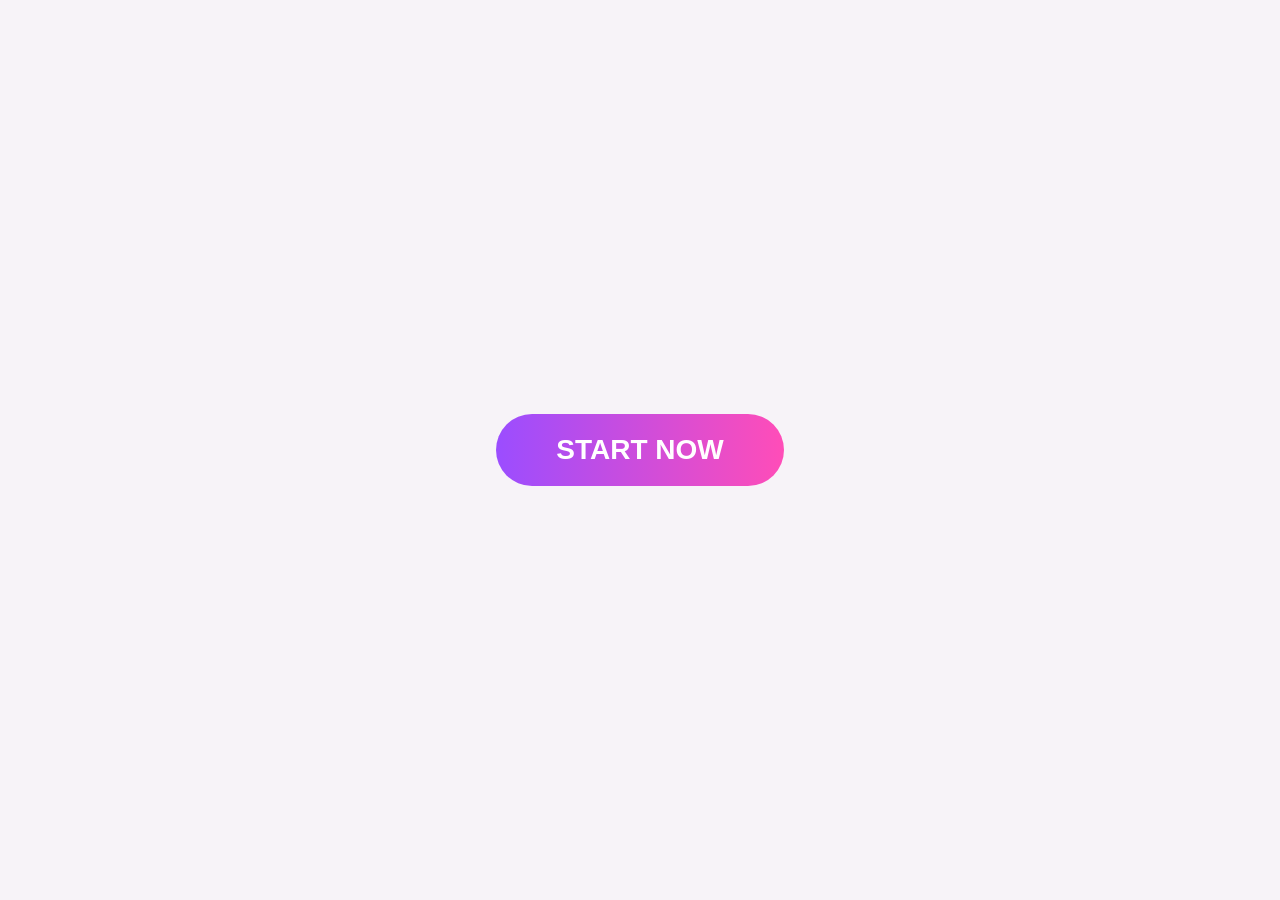
==== commit cf8dc70f: "Update index.html" ====
--- a/index.html
+++ b/index.html
@@ -7,186 +7,36 @@
 
 <title>Legacy Pole & Aerial Dance Studio</title>
 
-<meta name="description" content="Pole dance and aerial classes in Cavite. Book online at Legacy Pole & Aerial Dance Studio.">
-
-<meta name="keywords" content="Pole Dance Cavite, Pole Studio Tanza, Aerial Dance Cavite, Pole Fitness Philippines">
-
-<link rel="stylesheet" href="styles.css">
-
 <style>
 
 body{
 margin:0;
 font-family:Arial,sans-serif;
-background:#faf7fc;
-color:#222;
-}
-
-header{
+background:#f7f3f8;
 display:flex;
-justify-content:space-between;
+justify-content:center;
 align-items:center;
-padding:20px 40px;
-background:white;
-position:sticky;
-top:0;
-z-index:999;
-border-bottom:1px solid #eee;
-}
-
-.logo{
-font-size:22px;
-font-weight:bold;
-}
-
-nav a{
-margin-left:20px;
-text-decoration:none;
-color:#222;
-font-weight:bold;
-}
-
-.hero{
-padding:100px 20px;
-text-align:center;
-max-width:1000px;
-margin:auto;
-}
-
-.hero h1{
-font-size:70px;
-margin-bottom:20px;
-}
-
-.hero p{
-font-size:20px;
-max-width:700px;
-margin:auto;
-line-height:1.7;
-color:#666;
+height:100vh;
 }
 
 .start-btn{
-display:inline-block;
-margin-top:40px;
-padding:18px 40px;
+padding:20px 60px;
 border-radius:50px;
 background:linear-gradient(90deg,#9b4dff,#ff4db8);
 color:white;
+font-size:28px;
+font-weight:bold;
 text-decoration:none;
-font-size:20px;
-font-weight:bold;
-}
-
-.features{
-display:grid;
-grid-template-columns:repeat(3,1fr);
-gap:20px;
-padding:60px 40px;
-max-width:1200px;
-margin:auto;
-}
-
-.feature-box{
-background:white;
-padding:30px;
-border-radius:20px;
-box-shadow:0 10px 30px rgba(0,0,0,0.05);
-}
-
-.feature-box h3{
-margin-top:0;
-color:#9b4dff;
-}
-
-footer{
-padding:40px;
-text-align:center;
-color:#777;
-}
-
-@media(max-width:900px){
-
-.hero h1{
-font-size:45px;
-}
-
-.features{
-grid-template-columns:1fr;
-padding:20px;
-}
-
-header{
-padding:20px;
-flex-direction:column;
-gap:10px;
-}
-
 }
 
 </style>
-
 </head>
 
 <body>
 
-<header>
-
-<div class="logo">
-LEGACY POLE & AERIAL DANCE STUDIO
-</div>
-
-<nav>
-<a href="index.html">Home</a>
-<a href="classes.html">Classes</a>
-<a href="booking.html">Book</a>
-<a href="contact.html">Contact</a>
-</nav>
-
-</header>
-
-<section class="hero">
-
-<h1>Start Your Pole Journey</h1>
-
-<p>
-Luxury pole and aerial dance studio in Cavite offering beginner-friendly classes, heels pole, static pole, and aerial fitness training.
-</p>
-
 <a href="booking.html" class="start-btn">
-Start Now
+START NOW
 </a>
-
-</section>
-
-<section class="features">
-
-<div class="feature-box">
-<h3>Luxury Studio</h3>
-<p>
-Fully air-conditioned premium studio with modern interiors and professional poles.
-</p>
-</div>
-
-<div class="feature-box">
-<h3>Beginner Friendly</h3>
-<p>
-Perfect for first-time students wanting to build confidence and fitness.
-</p>
-</div>
-
-<div class="feature-box">
-<h3>Secure Booking</h3>
-<p>
-Online booking workflow with waiver agreement and class reservation system.
-</p>
-</div>
-
-</section>
-
-<footer>
-© 2026 Legacy Pole & Aerial Dance Studio
-</footer>
 
 </body>
 </html>
